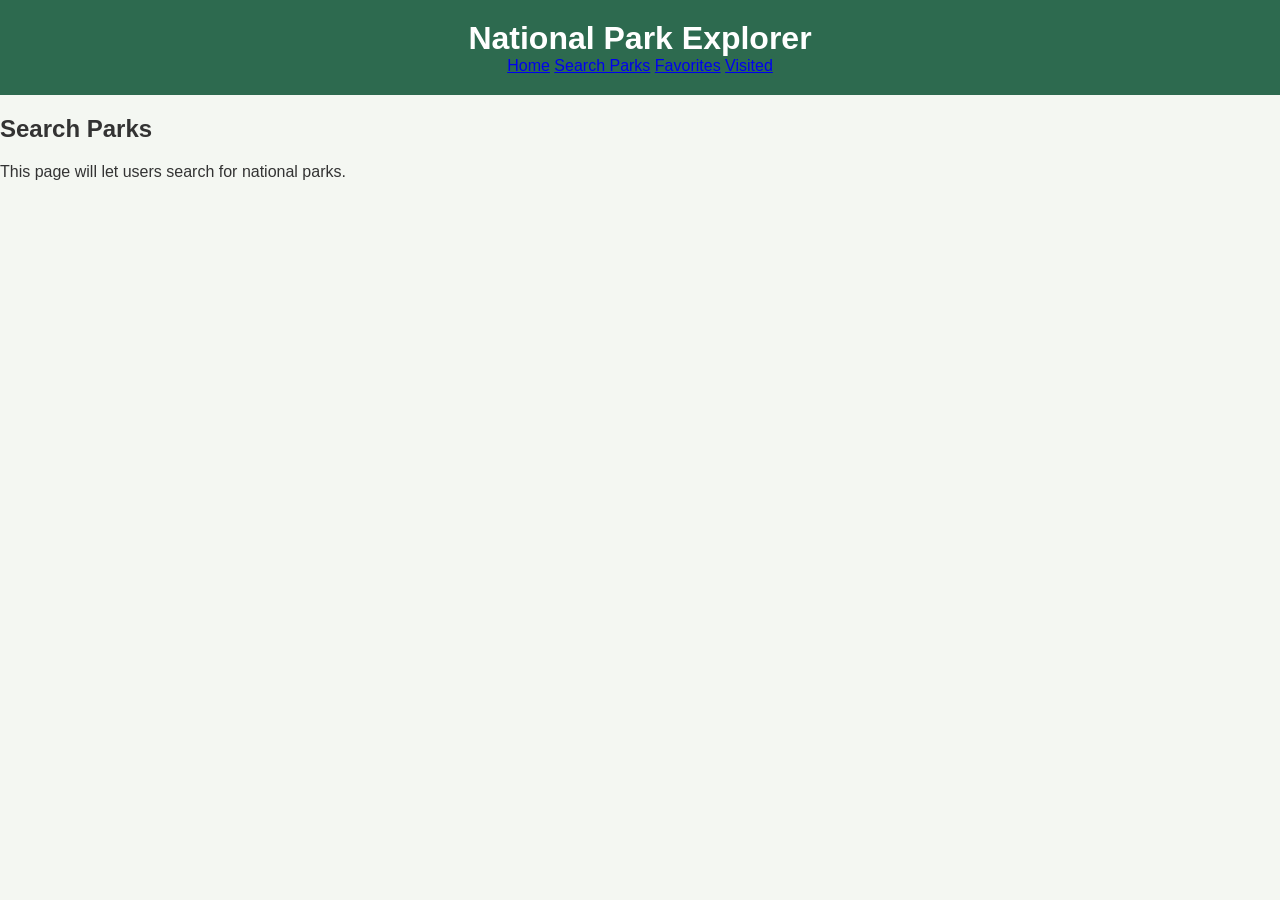
==== parks.html @ 884dd4e3 "Connect CSS stylesheet to parks page" ====
<!DOCTYPE html>
<html>
<head>
    <title>National Park Explorer</title>
    <link rel="stylesheet" href="style.css">
</head>
<body>

<header>
    <h1>National Park Explorer</h1>

    <nav>
        <a href="index.html">Home</a>
        <a href="parks.html">Search Parks</a>
        <a href="favorites.html">Favorites</a>
        <a href="visited.html">Visited</a>
    </nav>
</header>

<main>
    <h2>Search Parks</h2>
    <p>This page will let users search for national parks.</p>
</main>

</body>
</html>
---- style.css ----
body {
    font-family: Arial, sans-serif;
    margin: 0;
    padding: 0;
    background-color: #f4f7f2;
    color: #333;
}

header {
    background-color: #2d6a4f;
    color: white;
    padding: 20px;
    text-align: center;
}

h1 {
    margin: 0;
}

.park-card {
    background-color: white;
    margin: 20px;
    padding: 20px;
    border-radius: 10px;
}

button {
    background-color: #40916c;
    color: white;
    border: none;
    padding: 10px 15px;
    border-radius: 5px;
    cursor: pointer;
}

button:hover {
    background-color: #2d6a4f;
}
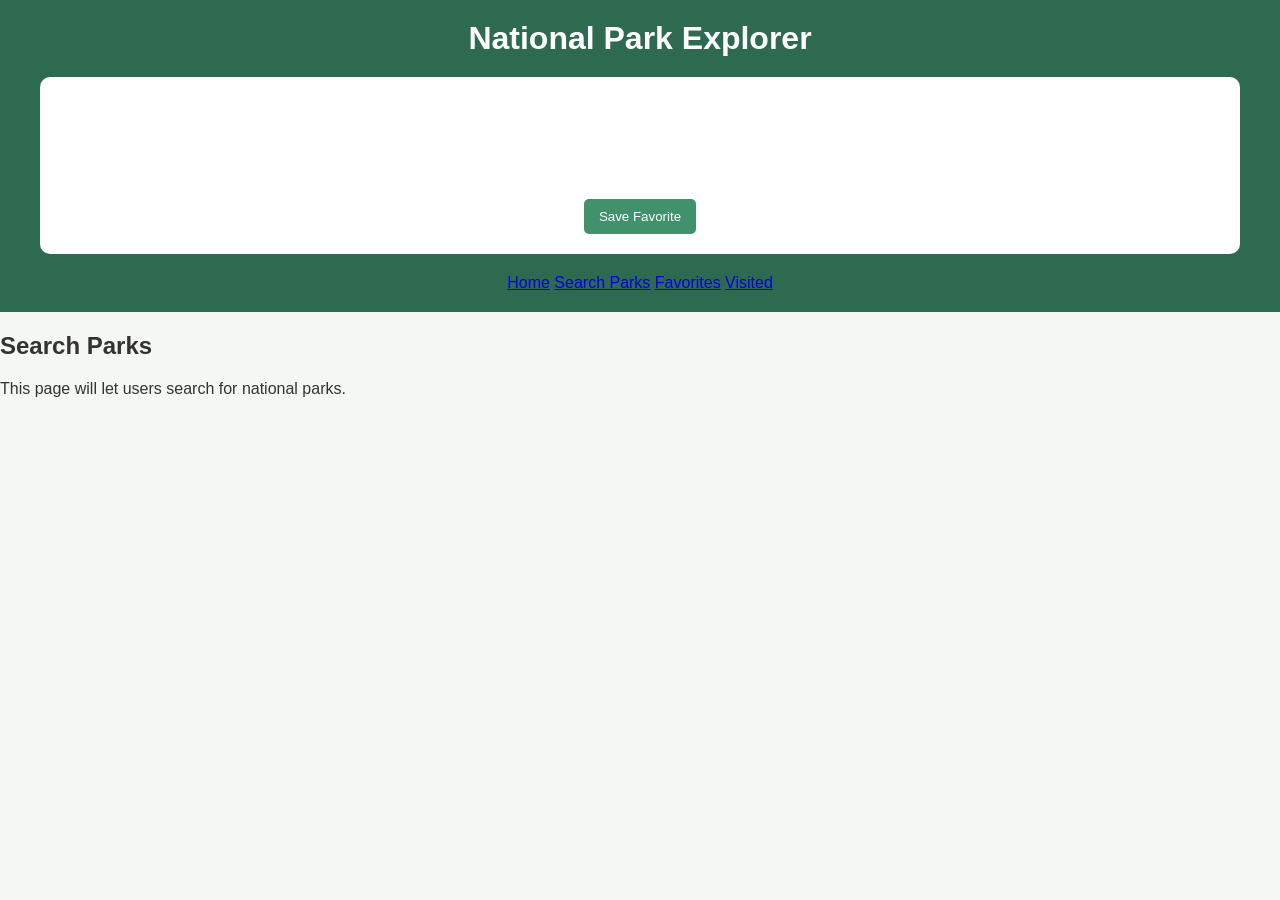
==== commit 7a6c01e2: "Add first park card" ====
--- a/parks.html
+++ b/parks.html
@@ -9,6 +9,12 @@
 <header>
     <h1>National Park Explorer</h1>
 
+    <div class="park-card">
+    <h2>Yellowstone National Park</h2>
+    <p>Located in Wyoming, Montana, and Idaho. Known for geysers, wildlife, and beautiful landscapes.</p>
+    <button>Save Favorite</button>
+</div>
+    
     <nav>
         <a href="index.html">Home</a>
         <a href="parks.html">Search Parks</a>
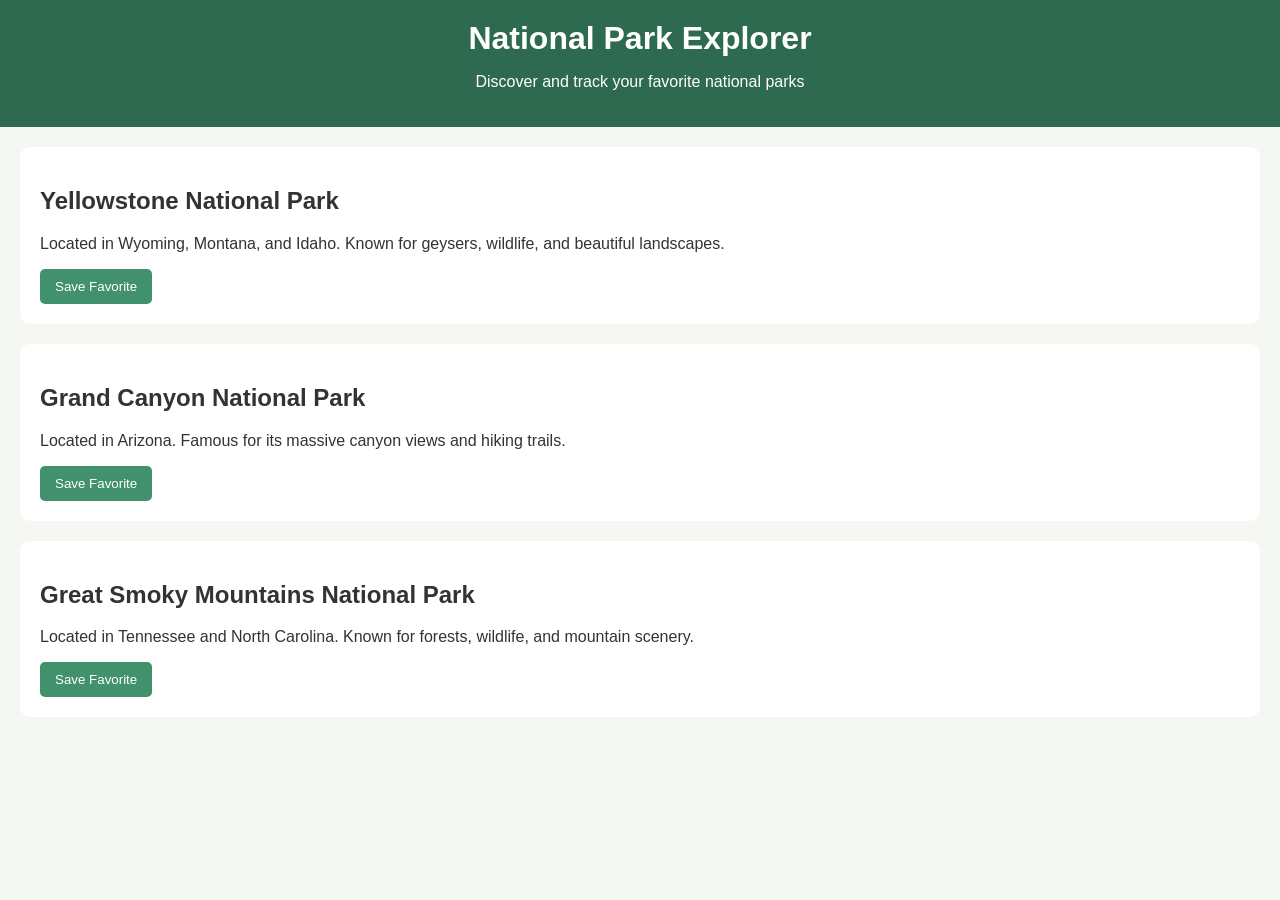
==== commit 494bb580: "Add park cards to parks page" ====
--- a/parks.html
+++ b/parks.html
@@ -4,29 +4,33 @@
     <title>National Park Explorer</title>
     <link rel="stylesheet" href="style.css">
 </head>
+
 <body>
 
-<header>
-    <h1>National Park Explorer</h1>
+    <header>
+        <h1>National Park Explorer</h1>
+        <p>Discover and track your favorite national parks</p>
+    </header>
 
-    <div class="park-card">
-    <h2>Yellowstone National Park</h2>
-    <p>Located in Wyoming, Montana, and Idaho. Known for geysers, wildlife, and beautiful landscapes.</p>
-    <button>Save Favorite</button>
-</div>
-    
-    <nav>
-        <a href="index.html">Home</a>
-        <a href="parks.html">Search Parks</a>
-        <a href="favorites.html">Favorites</a>
-        <a href="visited.html">Visited</a>
-    </nav>
-</header>
+    <main>
+        <div class="park-card">
+            <h2>Yellowstone National Park</h2>
+            <p>Located in Wyoming, Montana, and Idaho. Known for geysers, wildlife, and beautiful landscapes.</p>
+            <button>Save Favorite</button>
+        </div>
 
-<main>
-    <h2>Search Parks</h2>
-    <p>This page will let users search for national parks.</p>
-</main>
+        <div class="park-card">
+            <h2>Grand Canyon National Park</h2>
+            <p>Located in Arizona. Famous for its massive canyon views and hiking trails.</p>
+            <button>Save Favorite</button>
+        </div>
+
+        <div class="park-card">
+            <h2>Great Smoky Mountains National Park</h2>
+            <p>Located in Tennessee and North Carolina. Known for forests, wildlife, and mountain scenery.</p>
+            <button>Save Favorite</button>
+        </div>
+    </main>
 
 </body>
 </html>
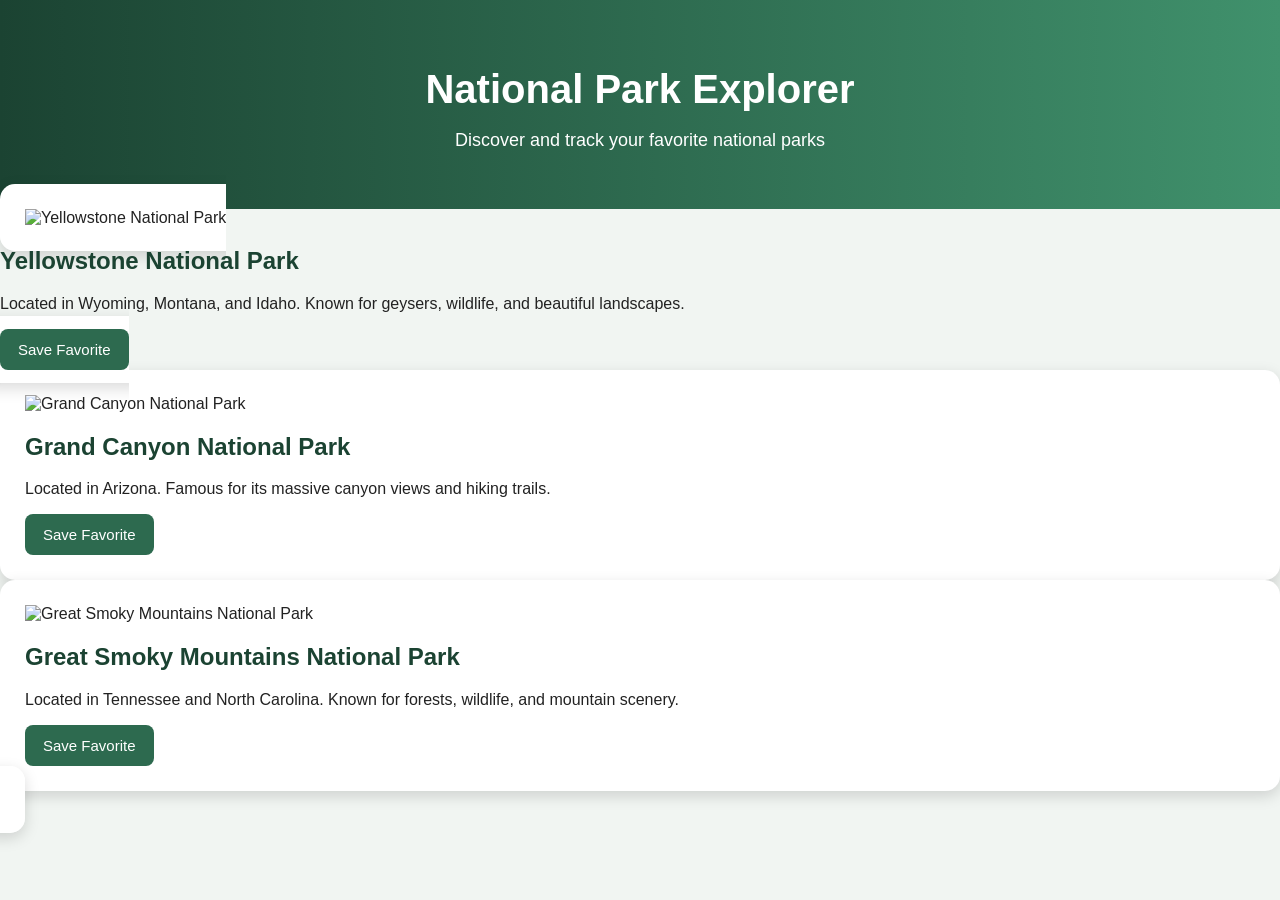
==== commit 8c355607: "Improve website styling and card layout" ====
--- a/parks.html
+++ b/parks.html
@@ -12,25 +12,28 @@
         <p>Discover and track your favorite national parks</p>
     </header>
 
-    <main>
-        <div class="park-card">
-            <h2>Yellowstone National Park</h2>
-            <p>Located in Wyoming, Montana, and Idaho. Known for geysers, wildlife, and beautiful landscapes.</p>
-            <button>Save Favorite</button>
-        </div>
+    <mai<div class="park-card">
+    <img src="https://upload.wikimedia.org/wikipedia/commons/8/80/Old_Faithful_Geyser_Yellowstone_National_Park.jpg" alt="Yellowstone National Park">
+    <h2>Yellowstone National Park</h2>
+    <p>Located in Wyoming, Montana, and Idaho. Known for geysers, wildlife, and beautiful landscapes.</p>
+    <button>Save Favorite</button>
+</div>
 
-        <div class="park-card">
-            <h2>Grand Canyon National Park</h2>
-            <p>Located in Arizona. Famous for its massive canyon views and hiking trails.</p>
-            <button>Save Favorite</button>
-        </div>
+<div class="park-card">
+    <img src="https://upload.wikimedia.org/wikipedia/commons/a/a5/Grand_Canyon_from_Pima_Point_2010.jpg" alt="Grand Canyon National Park">
+    <h2>Grand Canyon National Park</h2>
+    <p>Located in Arizona. Famous for its massive canyon views and hiking trails.</p>
+    <button>Save Favorite</button>
+</div>
 
-        <div class="park-card">
-            <h2>Great Smoky Mountains National Park</h2>
-            <p>Located in Tennessee and North Carolina. Known for forests, wildlife, and mountain scenery.</p>
-            <button>Save Favorite</button>
-        </div>
+<div class="park-card">
+    <img src="https://upload.wikimedia.org/wikipedia/commons/1/12/Mountain_view_from_Clingmans_Dome.jpg" alt="Great Smoky Mountains National Park">
+    <h2>Great Smoky Mountains National Park</h2>
+    <p>Located in Tennessee and North Carolina. Known for forests, wildlife, and mountain scenery.</p>
+    <button>Save Favorite</button>
+</div>
     </main>
-
+    
+    <script src="script.js"></script>
 </body>
 </html>
--- a/style.css
+++ b/style.css
@@ -1,38 +1,59 @@
 body {
     font-family: Arial, sans-serif;
     margin: 0;
-    padding: 0;
-    background-color: #f4f7f2;
-    color: #333;
+    background-color: #f1f5f2;
+    color: #222;
 }
 
 header {
-    background-color: #2d6a4f;
+    background: linear-gradient(to right, #1b4332, #40916c);
     color: white;
-    padding: 20px;
+    padding: 40px 20px;
     text-align: center;
 }
 
-h1 {
-    margin: 0;
+header h1 {
+    font-size: 40px;
+    margin-bottom: 10px;
+}
+
+header p {
+    font-size: 18px;
+}
+
+main {
+    display: grid;
+    grid-template-columns: repeat(auto-fit, minmax(280px, 1fr));
+    gap: 25px;
+    padding: 30px;
 }
 
 .park-card {
-    background-color: white;
-    margin: 20px;
-    padding: 20px;
-    border-radius: 10px;
+    background: white;
+    padding: 25px;
+    border-radius: 15px;
+    box-shadow: 0 5px 15px rgba(0,0,0,0.15);
+    transition: transform 0.3s;
+}
+
+.park-card:hover {
+    transform: translateY(-8px);
+}
+
+.park-card h2 {
+    color: #1b4332;
 }
 
 button {
-    background-color: #40916c;
+    background-color: #2d6a4f;
     color: white;
     border: none;
-    padding: 10px 15px;
-    border-radius: 5px;
+    padding: 12px 18px;
+    border-radius: 8px;
     cursor: pointer;
+    font-size: 15px;
 }
 
 button:hover {
-    background-color: #2d6a4f;
+    background-color: #1b4332;
 }
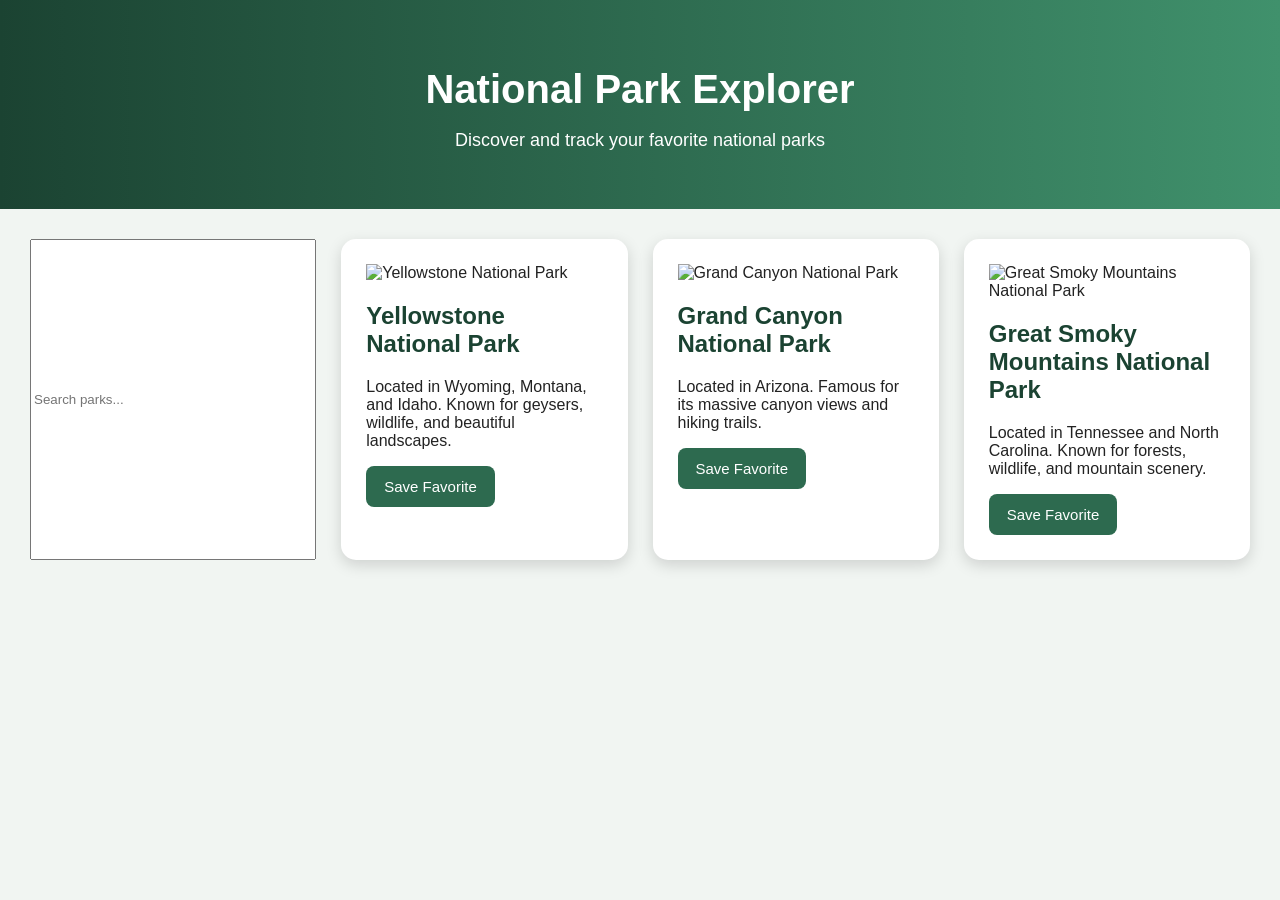
==== commit 0b27c5f0: "Update parks.html" ====
--- a/parks.html
+++ b/parks.html
@@ -12,28 +12,34 @@
         <p>Discover and track your favorite national parks</p>
     </header>
 
-    <mai<div class="park-card">
-    <img src="https://upload.wikimedia.org/wikipedia/commons/8/80/Old_Faithful_Geyser_Yellowstone_National_Park.jpg" alt="Yellowstone National Park">
-    <h2>Yellowstone National Park</h2>
-    <p>Located in Wyoming, Montana, and Idaho. Known for geysers, wildlife, and beautiful landscapes.</p>
-    <button>Save Favorite</button>
-</div>
+    <main>
 
-<div class="park-card">
-    <img src="https://upload.wikimedia.org/wikipedia/commons/a/a5/Grand_Canyon_from_Pima_Point_2010.jpg" alt="Grand Canyon National Park">
-    <h2>Grand Canyon National Park</h2>
-    <p>Located in Arizona. Famous for its massive canyon views and hiking trails.</p>
-    <button>Save Favorite</button>
-</div>
+        <input type="text" id="searchBar" placeholder="Search parks...">
 
-<div class="park-card">
-    <img src="https://upload.wikimedia.org/wikipedia/commons/1/12/Mountain_view_from_Clingmans_Dome.jpg" alt="Great Smoky Mountains National Park">
-    <h2>Great Smoky Mountains National Park</h2>
-    <p>Located in Tennessee and North Carolina. Known for forests, wildlife, and mountain scenery.</p>
-    <button>Save Favorite</button>
-</div>
+        <div class="park-card">
+            <img src="https://upload.wikimedia.org/wikipedia/commons/8/80/Old_Faithful_Geyser_Yellowstone_National_Park.jpg" alt="Yellowstone National Park">
+            <h2>Yellowstone National Park</h2>
+            <p>Located in Wyoming, Montana, and Idaho. Known for geysers, wildlife, and beautiful landscapes.</p>
+            <button>Save Favorite</button>
+        </div>
+
+        <div class="park-card">
+            <img src="https://upload.wikimedia.org/wikipedia/commons/a/a5/Grand_Canyon_from_Pima_Point_2010.jpg" alt="Grand Canyon National Park">
+            <h2>Grand Canyon National Park</h2>
+            <p>Located in Arizona. Famous for its massive canyon views and hiking trails.</p>
+            <button>Save Favorite</button>
+        </div>
+
+        <div class="park-card">
+            <img src="https://upload.wikimedia.org/wikipedia/commons/1/12/Mountain_view_from_Clingmans_Dome.jpg" alt="Great Smoky Mountains National Park">
+            <h2>Great Smoky Mountains National Park</h2>
+            <p>Located in Tennessee and North Carolina. Known for forests, wildlife, and mountain scenery.</p>
+            <button>Save Favorite</button>
+        </div>
+
     </main>
-    
+
     <script src="script.js"></script>
+
 </body>
 </html>
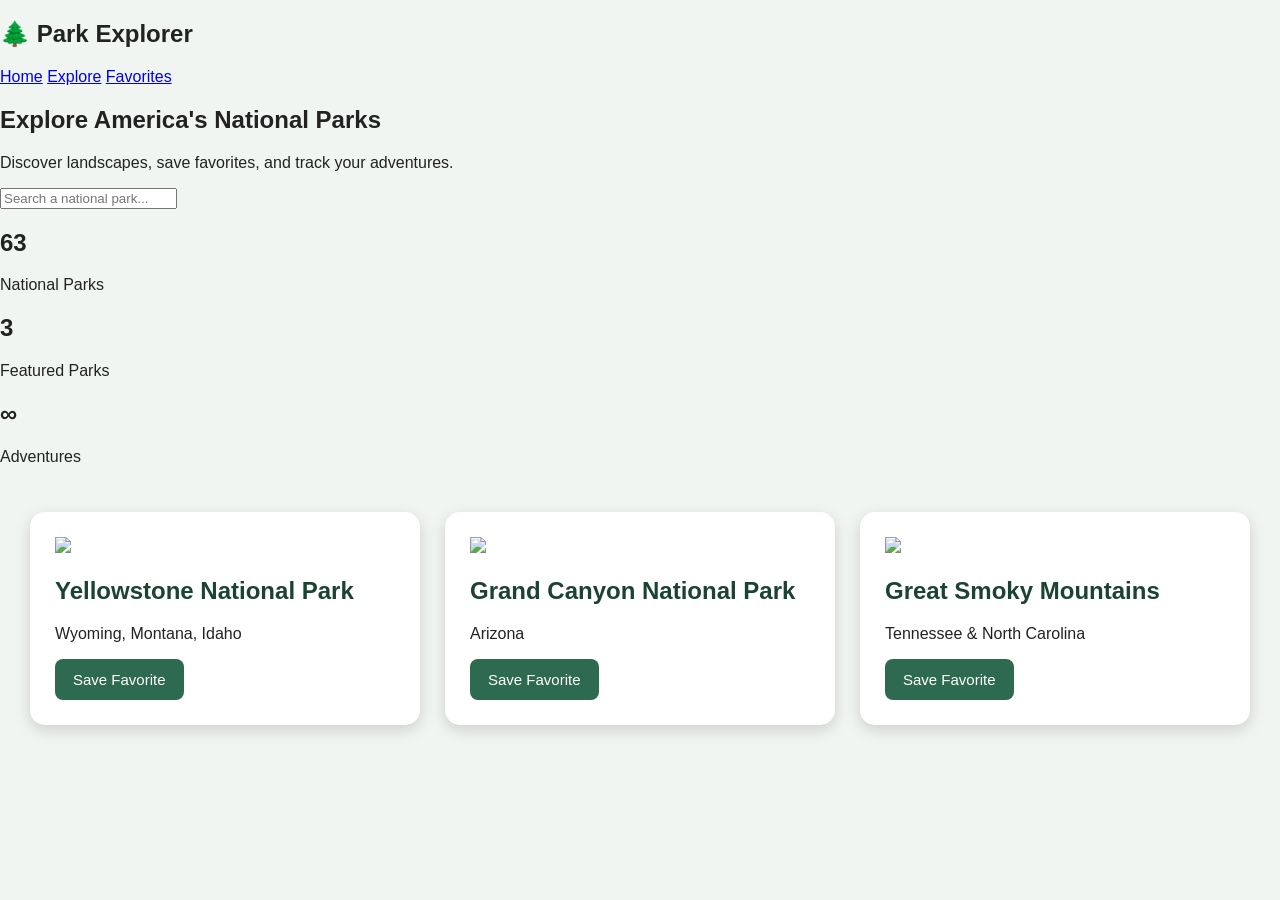
==== commit ed57b958: "Redesign park explorer layout" ====
--- a/parks.html
+++ b/parks.html
@@ -7,39 +7,82 @@
 
 <body>
 
-    <header>
-        <h1>National Park Explorer</h1>
-        <p>Discover and track your favorite national parks</p>
-    </header>
+<nav>
+    <h2>🌲 Park Explorer</h2>
+    <div>
+        <a href="#">Home</a>
+        <a href="#">Explore</a>
+        <a href="#">Favorites</a>
+    </div>
+</nav>
 
-    <main>
 
-        <input type="text" id="searchBar" placeholder="Search parks...">
+<section class="hero">
+    <h1>Explore America's National Parks</h1>
+    <p>Discover landscapes, save favorites, and track your adventures.</p>
 
-        <div class="park-card">
-            <img src="https://upload.wikimedia.org/wikipedia/commons/8/80/Old_Faithful_Geyser_Yellowstone_National_Park.jpg" alt="Yellowstone National Park">
-            <h2>Yellowstone National Park</h2>
-            <p>Located in Wyoming, Montana, and Idaho. Known for geysers, wildlife, and beautiful landscapes.</p>
-            <button>Save Favorite</button>
-        </div>
+    <input 
+        type="text" 
+        id="searchBar" 
+        placeholder="Search a national park..."
+    >
+</section>
 
-        <div class="park-card">
-            <img src="https://upload.wikimedia.org/wikipedia/commons/a/a5/Grand_Canyon_from_Pima_Point_2010.jpg" alt="Grand Canyon National Park">
-            <h2>Grand Canyon National Park</h2>
-            <p>Located in Arizona. Famous for its massive canyon views and hiking trails.</p>
-            <button>Save Favorite</button>
-        </div>
 
-        <div class="park-card">
-            <img src="https://upload.wikimedia.org/wikipedia/commons/1/12/Mountain_view_from_Clingmans_Dome.jpg" alt="Great Smoky Mountains National Park">
-            <h2>Great Smoky Mountains National Park</h2>
-            <p>Located in Tennessee and North Carolina. Known for forests, wildlife, and mountain scenery.</p>
-            <button>Save Favorite</button>
-        </div>
+<section class="stats">
+    <div>
+        <h2>63</h2>
+        <p>National Parks</p>
+    </div>
 
-    </main>
+    <div>
+        <h2>3</h2>
+        <p>Featured Parks</p>
+    </div>
 
-    <script src="script.js"></script>
+    <div>
+        <h2>∞</h2>
+        <p>Adventures</p>
+    </div>
+</section>
+
+
+<main>
+
+<div class="park-card">
+    <img src="https://upload.wikimedia.org/wikipedia/commons/8/80/Old_Faithful_Geyser_Yellowstone_National_Park.jpg">
+    <div class="card-content">
+        <h2>Yellowstone National Park</h2>
+        <p>Wyoming, Montana, Idaho</p>
+        <button>Save Favorite</button>
+    </div>
+</div>
+
+
+<div class="park-card">
+    <img src="https://upload.wikimedia.org/wikipedia/commons/a/a5/Grand_Canyon_from_Pima_Point_2010.jpg">
+    <div class="card-content">
+        <h2>Grand Canyon National Park</h2>
+        <p>Arizona</p>
+        <button>Save Favorite</button>
+    </div>
+</div>
+
+
+<div class="park-card">
+    <img src="https://upload.wikimedia.org/wikipedia/commons/1/12/Mountain_view_from_Clingmans_Dome.jpg">
+    <div class="card-content">
+        <h2>Great Smoky Mountains</h2>
+        <p>Tennessee & North Carolina</p>
+        <button>Save Favorite</button>
+    </div>
+</div>
+
+
+</main>
+
+
+<script src="script.js"></script>
 
 </body>
 </html>
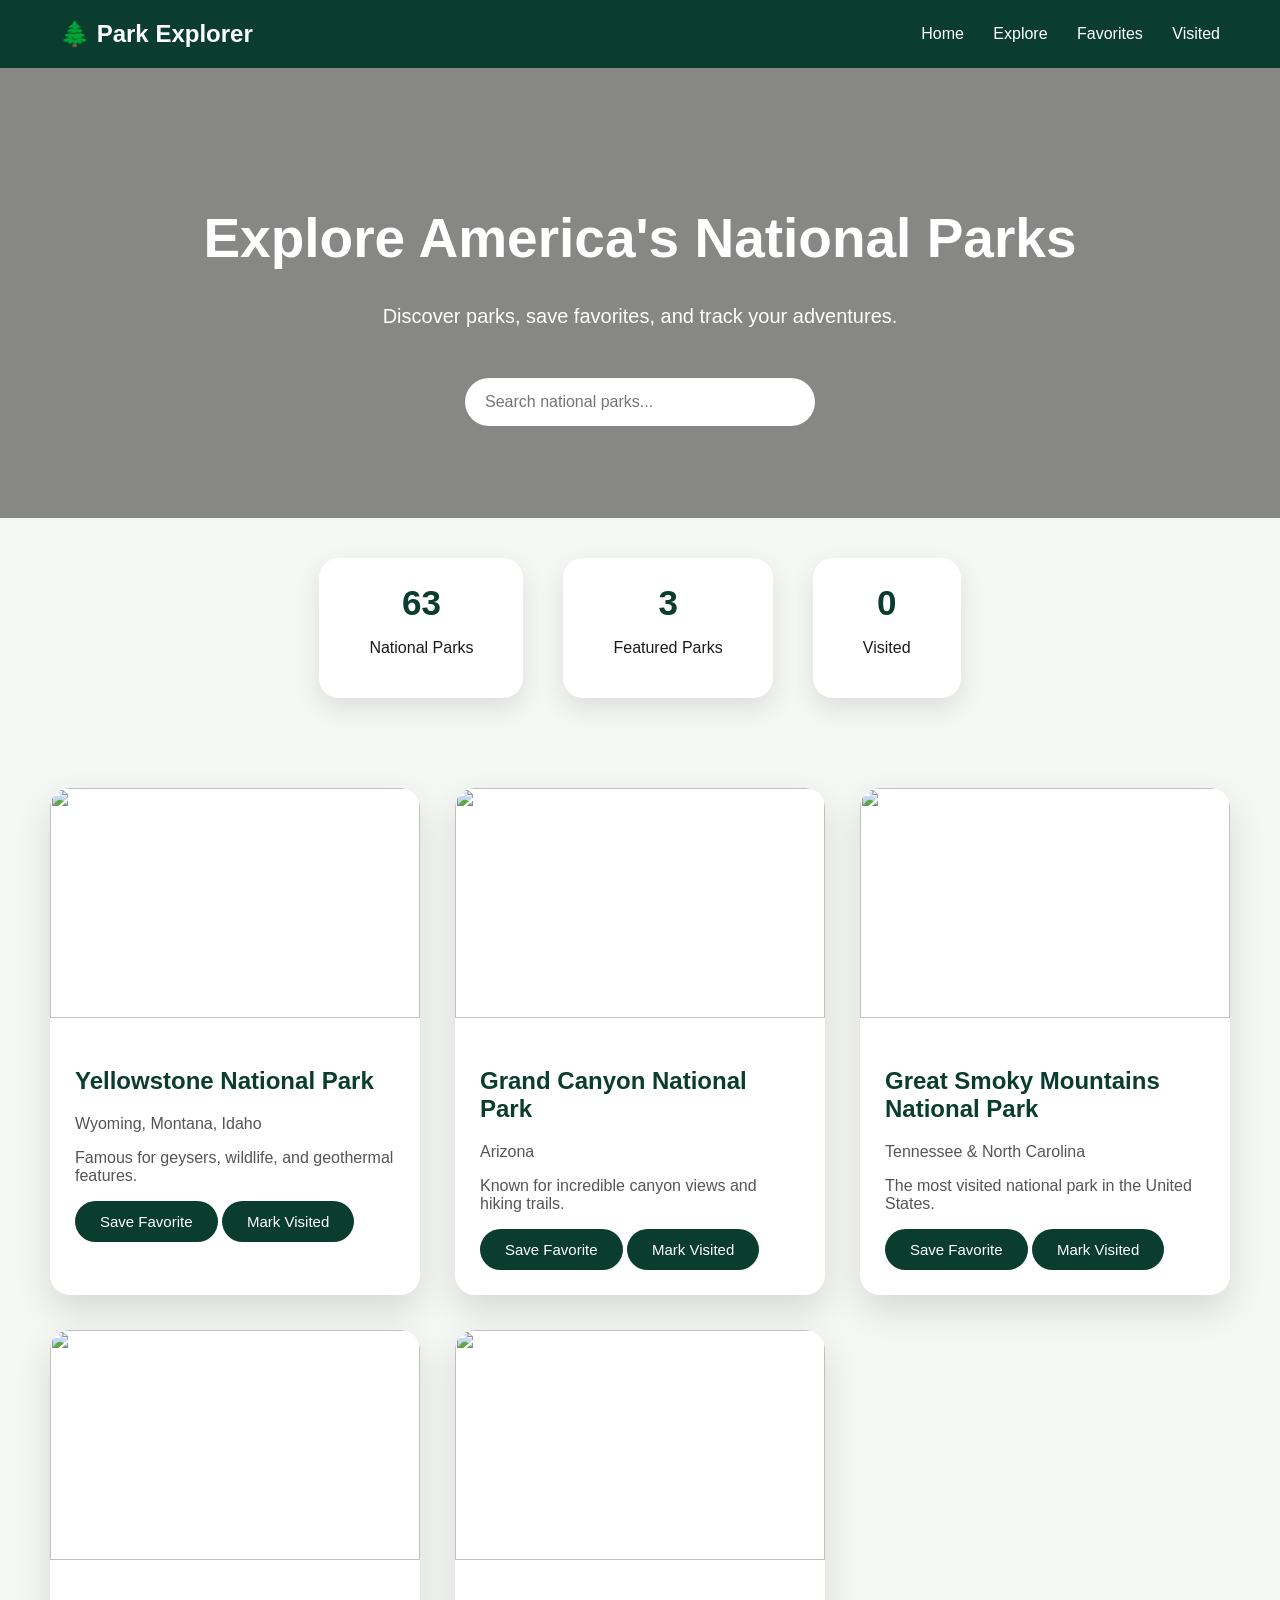
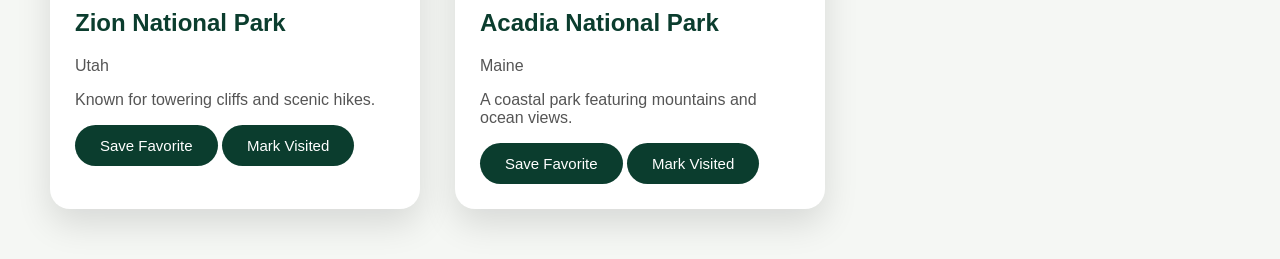
==== commit 2fb18736: "Expand park explorer page with navigation and more parks" ====
--- a/parks.html
+++ b/parks.html
@@ -9,27 +9,32 @@
 
 <nav>
     <h2>🌲 Park Explorer</h2>
+
     <div>
-        <a href="#">Home</a>
-        <a href="#">Explore</a>
-        <a href="#">Favorites</a>
+        <a href="index.html">Home</a>
+        <a href="parks.html">Explore</a>
+        <a href="favorites.html">Favorites</a>
+        <a href="visited.html">Visited</a>
     </div>
 </nav>
 
 
 <section class="hero">
     <h1>Explore America's National Parks</h1>
-    <p>Discover landscapes, save favorites, and track your adventures.</p>
+    <p>Discover parks, save favorites, and track your adventures.</p>
 
-    <input 
-        type="text" 
-        id="searchBar" 
-        placeholder="Search a national park..."
-    >
+    <div class="search-container">
+        <input 
+            type="text" 
+            id="searchBar" 
+            placeholder="Search national parks..."
+        >
+    </div>
 </section>
 
 
 <section class="stats">
+
     <div>
         <h2>63</h2>
         <p>National Parks</p>
@@ -41,41 +46,105 @@
     </div>
 
     <div>
-        <h2>∞</h2>
-        <p>Adventures</p>
+        <h2>0</h2>
+        <p>Visited</p>
     </div>
+
 </section>
 
 
 <main>
 
+
 <div class="park-card">
     <img src="https://upload.wikimedia.org/wikipedia/commons/8/80/Old_Faithful_Geyser_Yellowstone_National_Park.jpg">
+
     <div class="card-content">
         <h2>Yellowstone National Park</h2>
         <p>Wyoming, Montana, Idaho</p>
+        <p>Famous for geysers, wildlife, and geothermal features.</p>
+
         <button>Save Favorite</button>
+        <button class="visit-button">Mark Visited</button>
     </div>
 </div>
 
 
+
 <div class="park-card">
+
     <img src="https://upload.wikimedia.org/wikipedia/commons/a/a5/Grand_Canyon_from_Pima_Point_2010.jpg">
+
     <div class="card-content">
+
         <h2>Grand Canyon National Park</h2>
         <p>Arizona</p>
+        <p>Known for incredible canyon views and hiking trails.</p>
+
         <button>Save Favorite</button>
+        <button class="visit-button">Mark Visited</button>
+
     </div>
+
 </div>
 
 
+
+
 <div class="park-card">
+
     <img src="https://upload.wikimedia.org/wikipedia/commons/1/12/Mountain_view_from_Clingmans_Dome.jpg">
+
     <div class="card-content">
-        <h2>Great Smoky Mountains</h2>
+
+        <h2>Great Smoky Mountains National Park</h2>
         <p>Tennessee & North Carolina</p>
+        <p>The most visited national park in the United States.</p>
+
         <button>Save Favorite</button>
+        <button class="visit-button">Mark Visited</button>
+
     </div>
+
+</div>
+
+
+
+<div class="park-card">
+
+    <img src="https://upload.wikimedia.org/wikipedia/commons/9/93/Zion_Canyon_from_Observation_Point.JPG">
+
+    <div class="card-content">
+
+        <h2>Zion National Park</h2>
+        <p>Utah</p>
+        <p>Known for towering cliffs and scenic hikes.</p>
+
+        <button>Save Favorite</button>
+        <button class="visit-button">Mark Visited</button>
+
+    </div>
+
+</div>
+
+
+
+
+<div class="park-card">
+
+    <img src="https://upload.wikimedia.org/wikipedia/commons/7/7e/Acadia_National_Park_Maine.jpg">
+
+    <div class="card-content">
+
+        <h2>Acadia National Park</h2>
+        <p>Maine</p>
+        <p>A coastal park featuring mountains and ocean views.</p>
+
+        <button>Save Favorite</button>
+        <button class="visit-button">Mark Visited</button>
+
+    </div>
+
 </div>
 
 
--- a/style.css
+++ b/style.css
@@ -1,59 +1,204 @@
+* {
+    box-sizing: border-box;
+}
+
 body {
-    font-family: Arial, sans-serif;
     margin: 0;
-    background-color: #f1f5f2;
-    color: #222;
-}
-
-header {
-    background: linear-gradient(to right, #1b4332, #40916c);
+    font-family: "Segoe UI", Arial, sans-serif;
+    background: #f5f7f4;
+    color: #1b1b1b;
+}
+
+
+/* Navigation */
+
+nav {
+    display: flex;
+    justify-content: space-between;
+    align-items: center;
+    padding: 20px 60px;
+    background: #0b3d2e;
     color: white;
-    padding: 40px 20px;
+}
+
+nav h2 {
+    margin: 0;
+}
+
+nav a {
+    color: white;
+    text-decoration: none;
+    margin-left: 25px;
+    font-size: 16px;
+}
+
+nav a:hover {
+    opacity: 0.7;
+}
+
+
+/* Hero Section */
+
+.hero {
+    min-height: 450px;
+    display: flex;
+    flex-direction: column;
+    justify-content: center;
+    align-items: center;
     text-align: center;
-}
-
-header h1 {
-    font-size: 40px;
-    margin-bottom: 10px;
-}
-
-header p {
-    font-size: 18px;
-}
+    padding: 40px;
+
+    background:
+    linear-gradient(
+        rgba(0,0,0,0.45),
+        rgba(0,0,0,0.45)
+    ),
+    url("https://upload.wikimedia.org/wikipedia/commons/5/5c/Grand_Teton_National_Park_2010.jpg");
+
+    background-size: cover;
+    background-position: center;
+    color: white;
+}
+
+
+.hero h1 {
+    font-size: 55px;
+    margin-bottom: 15px;
+}
+
+
+.hero p {
+    font-size: 20px;
+}
+
+
+#searchBar {
+    margin-top: 30px;
+    width: 350px;
+    padding: 15px 20px;
+    border-radius: 30px;
+    border: none;
+    font-size: 16px;
+}
+
+
+
+/* Stats */
+
+.stats {
+    display: flex;
+    justify-content: center;
+    gap: 40px;
+    padding: 40px;
+}
+
+
+.stats div {
+    background:white;
+    padding:25px 50px;
+    border-radius:20px;
+    text-align:center;
+    box-shadow:0 10px 25px rgba(0,0,0,0.1);
+}
+
+
+.stats h2 {
+    margin:0;
+    color:#0b3d2e;
+    font-size:35px;
+}
+
+
+/* Cards */
 
 main {
-    display: grid;
-    grid-template-columns: repeat(auto-fit, minmax(280px, 1fr));
-    gap: 25px;
-    padding: 30px;
-}
+    display:grid;
+    grid-template-columns:repeat(auto-fit,minmax(320px,1fr));
+    gap:35px;
+    padding:50px;
+}
+
 
 .park-card {
-    background: white;
-    padding: 25px;
-    border-radius: 15px;
-    box-shadow: 0 5px 15px rgba(0,0,0,0.15);
-    transition: transform 0.3s;
-}
+    background:white;
+    border-radius:20px;
+    overflow:hidden;
+    box-shadow:0 15px 35px rgba(0,0,0,0.12);
+    transition:0.3s;
+}
+
 
 .park-card:hover {
-    transform: translateY(-8px);
-}
-
-.park-card h2 {
-    color: #1b4332;
-}
+    transform:translateY(-10px);
+}
+
+
+.park-card img {
+    width:100%;
+    height:230px;
+    object-fit:cover;
+}
+
+
+.card-content {
+    padding:25px;
+}
+
+
+.card-content h2 {
+    color:#0b3d2e;
+}
+
+
+.card-content p {
+    color:#555;
+}
+
 
 button {
-    background-color: #2d6a4f;
-    color: white;
-    border: none;
-    padding: 12px 18px;
-    border-radius: 8px;
-    cursor: pointer;
-    font-size: 15px;
-}
+    background:#0b3d2e;
+    color:white;
+    border:none;
+    padding:12px 25px;
+    border-radius:30px;
+    cursor:pointer;
+    font-size:15px;
+}
+
 
 button:hover {
-    background-color: #1b4332;
-}
+    background:#146c50;
+}
+
+
+
+/* Mobile */
+
+@media(max-width:700px){
+
+    nav {
+        padding:20px;
+        flex-direction:column;
+    }
+
+    nav a {
+        margin:10px;
+    }
+
+
+    .hero h1 {
+        font-size:35px;
+    }
+
+
+    #searchBar {
+        width:90%;
+    }
+
+
+    .stats {
+        flex-direction:column;
+        align-items:center;
+    }
+
+}
